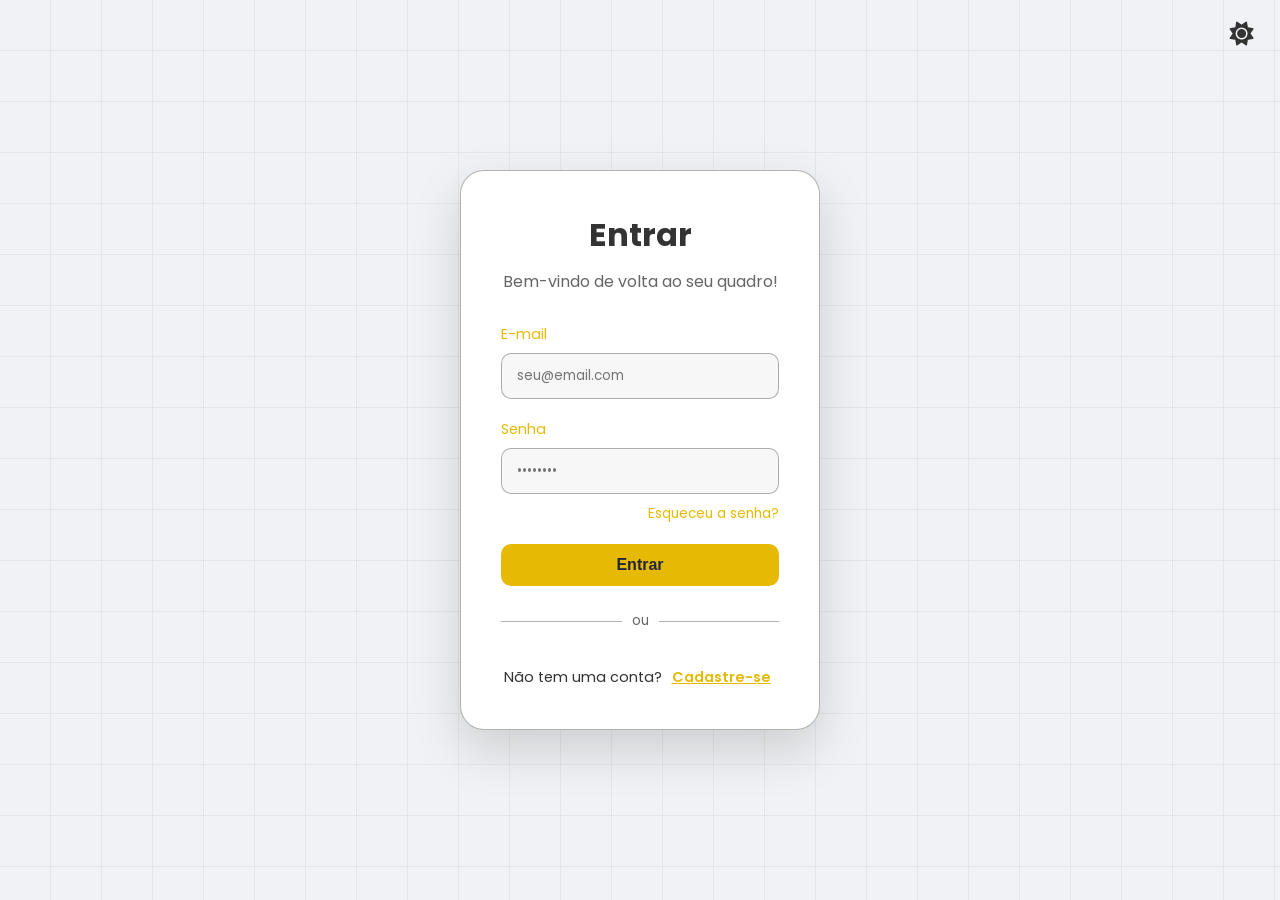
==== account.html @ c72d3667 "Preferência de cor padrão de colunas implementada" ====
<!DOCTYPE html>
<html lang="pt-BR">
<head>
    <meta charset="UTF-8">
    <meta name="viewport" content="width=device-width, initial-scale=1.0">
    <title>Minha Conta - Kanban Board</title>
    <link rel="stylesheet" href="https://cdnjs.cloudflare.com/ajax/libs/font-awesome/6.4.0/css/all.min.css">
    <link rel="stylesheet" href="css/global.css">
    <link rel="stylesheet" href="css/account.css">
</head>
<body>

    <div class="account-container">
        <header class="account-header">
            <a href="kanban.html" class="back-btn"><i class="fas fa-arrow-left"></i> Voltar ao Quadro</a>
            <h1>Configurações da Conta</h1>
        </header>

        <!-- Perfil e Email -->
        <section class="settings-card">
            <h2><i class="fas fa-user"></i> Perfil</h2>
            <div class="info-group">
                <label>Email atual</label>
                <p class="current-email" id="user-email-display">carregando@email.com</p>
            </div>
            <div class="input-group">
                <label>Novo Email</label>
                <div class="action-row">
                    <input type="email" id="new-email-input" placeholder="Digite o novo email">
                    <button id="btn-update-email" class="btn-primary">Atualizar Email</button>
                </div>
            </div>
        </section>

        <!-- Segurança (Senha) -->
        <section class="settings-card">
            <h2><i class="fas fa-lock"></i> Segurança</h2>
            <div class="input-group">
                <label>Nova Senha</label>
                <div class="action-row">
                    <input type="password" id="new-password-input" placeholder="Digite a nova senha">
                    <button id="btn-update-password" class="btn-primary">Alterar Senha</button>
                </div>
            </div>
        </section>

        <!-- Contas Vinculadas -->
        <section class="settings-card">
            <h2><i class="fas fa-link"></i> Contas Vinculadas</h2>
            <div class="linked-account-item">
                <div class="account-info">
                    <i class="fab fa-google"></i>
                    <span>Google</span>
                </div>
                <div id="google-status-container">
                    <button id="btn-unlink-google" class="btn-secondary" style="display: none;">Desvincular</button>
                    <div id="btn-link-google-wrapper" style="display: none;"></div>
                </div>
            </div>
        </section>

        <!-- Preferências -->
        <section class="settings-card">
            <h2><i class="fas fa-sliders-h"></i> Central de Preferências</h2>
            
            <div class="preference-item">
                <span>Modo Escuro</span>
                <label class="switch">
                    <input type="checkbox" id="pref-theme">
                    <span class="slider"></span>
                </label>
            </div>

            <div class="preference-item">
                <span>(Em desenvolvimento) Exigir confirmação ao excluir colunas</span>
                <label class="switch">
                    <input type="checkbox" id="pref-confirm">
                    <span class="slider"></span>
                </label>
            </div>

            <div class="preference-item">
                <span>(Em desenvolvimento) Efeitos Sonoros</span>
                <label class="switch">
                    <input type="checkbox" id="pref-sound">
                    <span class="slider"></span>
                </label>
            </div>

            <div class="preference-item">
                <span>(Em desenvolvimento) Visão Compacta</span>
                <label class="switch">
                    <input type="checkbox" id="pref-compact">
                    <span class="slider"></span>
                </label>
            </div>

            <div class="preference-item">
                <span>(Em desenvolvimento) Posição de novos cards</span>
                <select id="pref-card-pos" class="pref-input">
                    <option value="bottom">No Fundo</option>
                    <option value="top">No Topo</option>
                </select>
            </div>

            <div class="preference-item">
                <span>Cor padrão de novas colunas</span>
                <input type="color" id="pref-color" class="pref-input pref-color-picker">
            </div>
        </section>

        <!-- Estatísticas de Uso -->
        <section class="settings-card">
            <h2><i class="fas fa-chart-bar"></i> Estatísticas de Uso</h2>
            <div class="stats-grid">
                <div class="stat-box">
                    <h3 id="stats-date" style="font-size: 1.3em; line-height: 2.4em;">--/--/----</h3>
                    <p>Membro Desde</p>
                </div>
                <div class="stat-box">
                    <h3 id="stats-columns">0</h3>
                    <p>Colunas Criadas</p>
                </div>
                <div class="stat-box">
                    <h3 id="stats-cards">0</h3>
                    <p>Cards Criados</p>
                </div>
            </div>
        </section>

        <!-- Exportação de Dados -->
        <section class="settings-card">
            <h2><i class="fas fa-file-export"></i> Exportar Dados</h2>
            <p class="section-description">Faça o download de um backup em formato JSON contendo todas as suas colunas e cards salvos.</p>
            <button id="btn-export-data" class="btn-secondary"><i class="fas fa-download"></i> Exportar JSON</button>
        </section>

        <!-- Exclusão de Conta -->
        <section class="settings-card danger-zone">
            <h2><i class="fas fa-exclamation-triangle"></i> Excluir Conta</h2>
            <p class="section-description">Esta é uma ação irreversível. Todos os seus dados serão apagados permanentemente e não poderão ser recuperados.</p>
            <button id="btn-delete-account" class="btn-danger"><i class="fas fa-trash"></i> Excluir conta permanentemente</button>
        </section>
    </div>
</body>
<script type="module" src="scripts/pages/account.js"></script>
<script src="https://accounts.google.com/gsi/client" async defer></script>
</html>
---- css/global.css ----
@import url('https://fonts.googleapis.com/css2?family=Poppins:wght@400;600&display=swap');

:root {
    --bg-color: #222438;
    --text-color: #d6d6d6;
    --grid-color: rgba(255, 255, 255, 0.06);
    --border-color: rgba(255, 255, 255, 0.1);
    --primary-color: #e6b905;
    --primary-hover: #ffcc00;
    --danger-color: #ec5f5b;
    --danger-hover: #d45552;
    --input-bg: rgba(0, 0, 0, 0.2);
    --card-bg: rgba(34, 36, 56, 0.95);
    --shadow-color: rgba(0, 0, 0, 0.3);
}

body.light-mode {
    --bg-color: #f0f2f5;
    --text-color: #333;
    --grid-color: rgba(0, 0, 0, 0.05);
    --border-color: rgba(0, 0, 0, 0.15);
    --primary-color: #e6b905;
    --primary-hover: #ffcc00;
    --danger-color: #ec5f5b;
    --danger-hover: #d45552;
    --input-bg: rgba(0, 0, 0, 0.03);
    --card-bg: #ffffff;
    --shadow-color: rgba(0, 0, 0, 0.08);
}

body {
    margin: 0;
    font-family: 'Poppins', sans-serif;
    background-color: var(--bg-color);
    color: var(--text-color);
    box-sizing: border-box;
}

/* --- Switch Customizado --- */
.switch { position: relative; display: inline-block; width: 40px; height: 20px; }
.switch input { opacity: 0; width: 0; height: 0; }
.slider { position: absolute; cursor: pointer; top: 0; left: 0; right: 0; bottom: 0; background-color: #555; transition: .4s; border-radius: 20px; }
.slider:before { position: absolute; content: ""; height: 14px; width: 14px; left: 3px; bottom: 3px; background-color: white; transition: .4s; border-radius: 50%; }
input:checked + .slider { background-color: var(--primary-color); }
input:checked + .slider:before { transform: translateX(20px); }

/* --- Modais Customizados Globais --- */
.modal-overlay {
    position: fixed;
    top: 0;
    left: 0;
    width: 100vw;
    height: 100dvh;
    background: rgba(0, 0, 0, 0.7);
    backdrop-filter: blur(2px);
    z-index: 999;
    animation: fadeIn 0.2s ease;
}

.custom-modal {
    position: fixed;
    top: 50%;
    left: 50%;
    transform: translate(-50%, -50%);
    z-index: 1001;
    background: var(--card-bg);
    border-radius: 15px;
    padding: 30px;
    text-align: center;
    box-shadow: 0 10px 40px rgba(0, 0, 0, 0.8);
    border: 1px solid var(--border-color);
    color: var(--text-color);
    width: 90%;
    max-width: 400px;
    animation: popIn 0.3s cubic-bezier(0.175, 0.885, 0.32, 1.275);
}

.custom-modal h3 { margin: 0 0 15px 0; color: var(--primary-color); font-size: 1.5em; }
.custom-modal.danger h3 { color: var(--danger-color); }
.custom-modal p { font-size: 0.95em; opacity: 0.8; margin-bottom: 25px; }

.modal-input {
    width: 100%;
    margin-bottom: 25px;
    box-sizing: border-box;
    text-align: center;
    padding: 12px 15px;
    border-radius: 8px;
    border: 1px solid var(--border-color);
    background-color: var(--input-bg);
    color: var(--text-color);
    font-family: 'Poppins', sans-serif;
    outline: none;
}

.modal-input:focus { border-color: var(--primary-color); }

.modal-buttons { display: flex; gap: 15px; justify-content: center; }

.btn-primary { background-color: var(--primary-color); color: #222438; border: none; padding: 10px 20px; border-radius: 8px; cursor: pointer; font-weight: bold; }
.btn-primary:hover { background-color: var(--primary-hover); }

.btn-secondary { background-color: transparent; color: var(--text-color); border: 1px solid var(--border-color); padding: 10px 20px; border-radius: 8px; cursor: pointer; font-weight: bold; }
.btn-secondary:hover { background-color: rgba(255,255,255,0.1); }

.btn-danger { background-color: var(--danger-color); color: #fff; border: none; padding: 10px 20px; border-radius: 8px; cursor: pointer; font-weight: bold; }
.btn-danger:hover { background-color: var(--danger-hover); }

@keyframes fadeIn { from { opacity: 0; } to { opacity: 1; } }
@keyframes popIn { 
    from { transform: translate(-50%, -50%) scale(0.8); opacity: 0; } 
    to { transform: translate(-50%, -50%) scale(1); opacity: 1; } 
}
---- css/account.css ----
@import url('https://fonts.googleapis.com/css2?family=Poppins:wght@400;600&display=swap');

:root {
    --bg-color: #222438;
    --text-color: #d6d6d6;
    --card-bg: rgba(34, 36, 56, 0.95);
    --border-color: rgba(255, 255, 255, 0.1);
    --input-bg: rgba(0, 0, 0, 0.2);
    --primary-color: #e6b905;
    --primary-hover: #ffcc00;
    --danger-color: #ec5f5b;
    --danger-hover: #d45552;
    --secondary-bg: rgba(255, 255, 255, 0.05);
    --shadow: 0 10px 30px rgba(0, 0, 0, 0.3);
}

body.light-mode {
    --bg-color: #e4e7ec;
    --text-color: #333;
    --card-bg: #ffffff;
    --border-color: rgba(0, 0, 0, 0.15);
    --input-bg: rgba(0, 0, 0, 0.03);
    --secondary-bg: rgba(0, 0, 0, 0.03);
    --shadow: 0 10px 30px rgba(0, 0, 0, 0.08);
}

body {
    margin: 0;
    font-family: 'Poppins', sans-serif;
    background-color: var(--bg-color);
    color: var(--text-color);
    display: flex;
    justify-content: center;
    padding: 40px 20px;
    min-height: 100vh;
    min-height: 100dvh;
    box-sizing: border-box;
}

.account-container {
    width: 100%;
    max-width: 800px;
}

/* Header */
.account-header {
    margin-bottom: 40px;
}

.back-btn {
    color: var(--primary-color);
    text-decoration: none;
    font-weight: 600;
    display: inline-flex;
    align-items: center;
    gap: 8px;
    margin-bottom: 15px;
    transition: color 0.2s;
}

.back-btn:hover { color: var(--primary-hover); }
.back-btn i { transition: transform 0.2s ease; }
.back-btn:hover i { transform: translateX(-4px); } /* A seta desliza para a esquerda ao passar o mouse */

.account-header h1 {
    margin: 0;
    font-size: 2.2em;
}

/* Cards de Seção */
.settings-card {
    background-color: var(--card-bg);
    border: 1px solid var(--border-color);
    border-radius: 15px;
    padding: 30px;
    margin-bottom: 25px;
    box-shadow: var(--shadow);
}

.settings-card h2 {
    margin: 0 0 20px 0;
    font-size: 1.3em;
    display: flex;
    align-items: center;
    gap: 10px;
    color: var(--primary-color);
}

.section-description {
    font-size: 0.9em;
    opacity: 0.8;
    margin-bottom: 20px;
}

/* Textos e Inputs */
.info-group { margin-bottom: 25px; }
.info-group label, .input-group label {
    display: block;
    font-size: 0.85em;
    opacity: 0.7;
    margin-bottom: 5px;
}
.current-email {
    font-size: 1.1em;
    font-weight: 600;
    margin: 0;
}

.action-row {
    display: flex;
    gap: 15px;
    align-items: center;
}

input {
    flex: 1;
    padding: 12px 15px;
    border-radius: 8px;
    border: 1px solid var(--border-color);
    background-color: var(--input-bg);
    color: var(--text-color);
    font-family: 'Poppins', sans-serif;
    outline: none;
    transition: border-color 0.2s;
}

input:focus { border-color: var(--primary-color); }

/* Botões */
button {
    padding: 12px 20px;
    border-radius: 8px;
    border: none;
    font-family: 'Poppins', sans-serif;
    font-weight: 600;
    cursor: pointer;
    transition: background-color 0.2s; /* Removido o transform para focar apenas na cor */
    display: flex;
    align-items: center;
    gap: 8px;
}

.btn-primary { background-color: var(--primary-color); color: #222438; }
.btn-primary:hover { background-color: var(--primary-hover); }

.btn-secondary { background-color: var(--secondary-bg); color: var(--text-color); border: 1px solid var(--border-color); }
.btn-secondary:hover { background-color: var(--input-bg); }

.btn-danger { background-color: var(--danger-color); color: #fff; }
.btn-danger:hover { background-color: var(--danger-hover); }

/* Danger Zone Especifico */
.danger-zone { border: 1px solid var(--danger-color); }
.danger-zone h2 { color: var(--danger-color); }

/* Elementos Especiais (Lista, Switch e Grid) */
.linked-account-item, .preference-item {
    display: flex;
    justify-content: space-between;
    align-items: center;
    padding: 15px;
    background-color: var(--secondary-bg);
    border-radius: 10px;
    margin-bottom: 10px;
    gap: 15px; /* Garante que os controles e textos não se misturem */
}
.account-info { display: flex; align-items: center; gap: 15px; font-size: 1.2em; font-weight: 600; }

.stats-grid {
    display: grid;
    grid-template-columns: repeat(auto-fit, minmax(150px, 1fr));
    gap: 15px;
}
.stat-box {
    background-color: var(--secondary-bg);
    padding: 20px;
    border-radius: 10px;
    text-align: center;
    border: 1px solid var(--border-color);
}
.stat-box h3 { margin: 0; font-size: 2em; color: var(--primary-color); }
.stat-box p { margin: 5px 0 0 0; font-size: 0.85em; opacity: 0.8; }

.coming-soon-text {
    text-align: center;
    margin-top: 20px;
    font-size: 0.85em;
    opacity: 0.5;
    font-style: italic;
}

/* --- Modais Customizados --- */
.modal-overlay {
    position: fixed;
    top: 0;
    left: 0;
    width: 100vw;
    height: 100dvh;
    background: rgba(0, 0, 0, 0.7);
    backdrop-filter: blur(2px);
    z-index: 999;
    animation: fadeIn 0.2s ease;
}

.custom-modal {
    position: fixed;
    top: 50%;
    left: 50%;
    transform: translate(-50%, -50%);
    z-index: 1001;
    background: var(--card-bg);
    border-radius: 15px;
    padding: 30px;
    text-align: center;
    box-shadow: 0 10px 40px rgba(0, 0, 0, 0.8);
    border: 1px solid var(--border-color);
    color: var(--text-color);
    width: 90%;
    max-width: 400px;
    animation: popIn 0.3s cubic-bezier(0.175, 0.885, 0.32, 1.275);
}

.custom-modal h3 { margin: 0 0 15px 0; color: var(--primary-color); font-size: 1.5em; }
.custom-modal.danger h3 { color: var(--danger-color); }
.custom-modal p { font-size: 0.95em; opacity: 0.8; margin-bottom: 25px; }

.modal-input {
    width: 100%;
    margin-bottom: 25px;
    box-sizing: border-box;
    text-align: center;
}

.modal-buttons { display: flex; gap: 15px; justify-content: center; }

/* Estilos extras para Preferências */
.pref-input {
    background-color: var(--input-bg);
    color: var(--text-color);
    border: 1px solid var(--border-color);
    padding: 8px 12px;
    border-radius: 8px;
    font-family: 'Poppins', sans-serif;
    outline: none;
    cursor: pointer;
    flex-shrink: 0; /* Impede o input de amassar no mobile */
}

.pref-input:focus {
    border-color: var(--primary-color);
}

.pref-color-picker {
    -webkit-appearance: none;
    appearance: none;
    padding: 0;
    height: 38px;
    width: 60px;
    background-color: transparent;
    border: 2px solid var(--border-color);
    border-radius: 8px;
    cursor: pointer;
    flex-shrink: 0; /* Garante que aparecerá e não vai espremer no celular */
    transition: border-color 0.2s;
}

.pref-color-picker:hover {
    border-color: var(--primary-color);
}

.pref-color-picker::-webkit-color-swatch-wrapper {
    padding: 2px;
}

.pref-color-picker::-webkit-color-swatch {
    border: none;
    border-radius: 4px;
}

.pref-color-picker::-moz-color-swatch {
    border: none;
    border-radius: 4px;
}

@keyframes fadeIn { from { opacity: 0; } to { opacity: 1; } }
@keyframes popIn { 
    from { transform: translate(-50%, -50%) scale(0.8); opacity: 0; } 
    to { transform: translate(-50%, -50%) scale(1); opacity: 1; } 
}

/* Responsividade (Mobile) */
@media (max-width: 600px) {
    .action-row { flex-direction: column; align-items: stretch; }
    .btn-secondary, .btn-primary, .btn-danger { justify-content: center; }
    .settings-card { padding: 20px; }
    .account-header h1 { font-size: 1.8em; }
    .linked-account-item { flex-direction: column; gap: 15px; align-items: stretch; text-align: center; }
    .account-info { justify-content: center; }
}

/* Utilização do Switch já criado anteriormente */
.switch { position: relative; display: inline-block; width: 40px; height: 20px; flex-shrink: 0; }
.switch input { opacity: 0; width: 0; height: 0; }
.slider { position: absolute; cursor: pointer; top: 0; left: 0; right: 0; bottom: 0; background-color: #555; transition: .4s; border-radius: 20px; }
.slider:before { position: absolute; content: ""; height: 14px; width: 14px; left: 3px; bottom: 3px; background-color: white; transition: .4s; border-radius: 50%; }
input:checked + .slider { background-color: var(--primary-color); }
input:checked + .slider:before { transform: translateX(20px); }
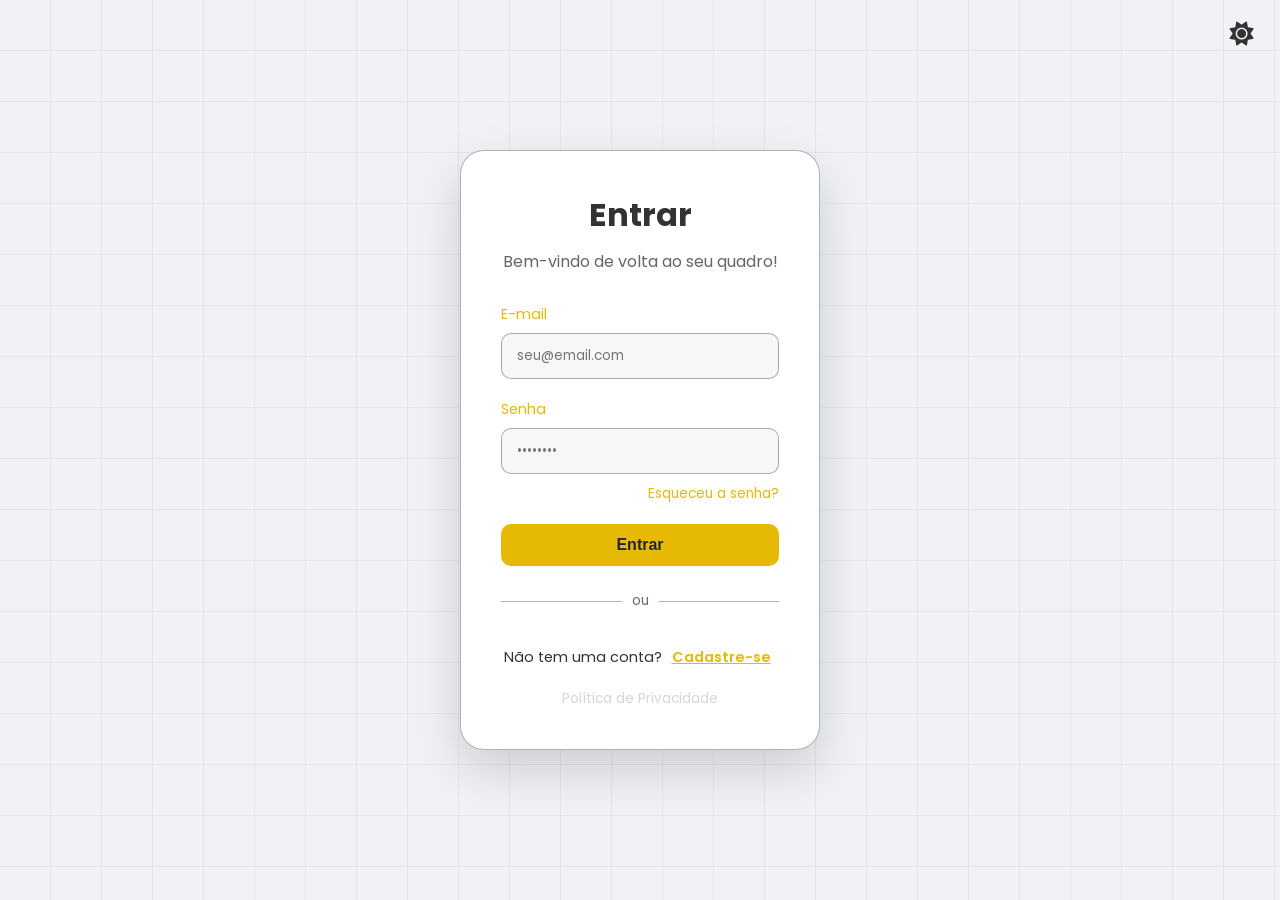
==== commit d277b2cf: "Página de Política de Privacidade" ====
--- a/account.html
+++ b/account.html
@@ -72,7 +72,7 @@
             </div>
 
             <div class="preference-item">
-                <span>(Em desenvolvimento) Exigir confirmação ao excluir colunas</span>
+                <span>Exigir confirmação ao excluir colunas</span>
                 <label class="switch">
                     <input type="checkbox" id="pref-confirm">
                     <span class="slider"></span>
@@ -80,7 +80,7 @@
             </div>
 
             <div class="preference-item">
-                <span>(Em desenvolvimento) Efeitos Sonoros</span>
+                <span>Efeitos Sonoros</span>
                 <label class="switch">
                     <input type="checkbox" id="pref-sound">
                     <span class="slider"></span>
@@ -88,7 +88,7 @@
             </div>
 
             <div class="preference-item">
-                <span>(Em desenvolvimento) Visão Compacta</span>
+                <span>Visão Compacta</span>
                 <label class="switch">
                     <input type="checkbox" id="pref-compact">
                     <span class="slider"></span>
@@ -96,7 +96,7 @@
             </div>
 
             <div class="preference-item">
-                <span>(Em desenvolvimento) Posição de novos cards</span>
+                <span>Posição de novos cards</span>
                 <select id="pref-card-pos" class="pref-input">
                     <option value="bottom">No Fundo</option>
                     <option value="top">No Topo</option>
@@ -141,6 +141,11 @@
             <p class="section-description">Esta é uma ação irreversível. Todos os seus dados serão apagados permanentemente e não poderão ser recuperados.</p>
             <button id="btn-delete-account" class="btn-danger"><i class="fas fa-trash"></i> Excluir conta permanentemente</button>
         </section>
+
+        <!-- Footer com Links Úteis -->
+        <footer class="account-footer">
+            <a href="privacy-policy.html" class="footer-link">Política de Privacidade</a>
+        </footer>
     </div>
 </body>
 <script type="module" src="scripts/pages/account.js"></script>
--- a/css/account.css
+++ b/css/account.css
@@ -288,6 +288,58 @@
     to { transform: translate(-50%, -50%) scale(1); opacity: 1; } 
 }
 
+/* --- Modo Compacto --- */
+body.compact-mode {
+    padding: 20px 15px;
+}
+
+body.compact-mode .account-container {
+    max-width: 700px;
+}
+
+body.compact-mode .account-header {
+    margin-bottom: 25px;
+}
+
+body.compact-mode .account-header h1 {
+    font-size: 1.8em;
+}
+
+body.compact-mode .settings-card {
+    padding: 20px;
+    margin-bottom: 18px;
+    border-radius: 12px;
+}
+
+body.compact-mode .settings-card h2 {
+    font-size: 1.1em;
+    margin-bottom: 15px;
+}
+
+body.compact-mode .preference-item {
+    padding: 10px 0;
+}
+
+body.compact-mode .input-group {
+    margin-bottom: 18px;
+}
+
+body.compact-mode .action-row {
+    gap: 8px;
+}
+
+body.compact-mode .btn-primary, 
+body.compact-mode .btn-secondary,
+body.compact-mode .btn-danger {
+    padding: 8px 12px;
+    font-size: 0.9em;
+}
+
+body.compact-mode .pref-input {
+    padding: 8px 10px;
+    font-size: 0.9em;
+}
+
 /* Responsividade (Mobile) */
 @media (max-width: 600px) {
     .action-row { flex-direction: column; align-items: stretch; }
@@ -304,4 +356,38 @@
 .slider { position: absolute; cursor: pointer; top: 0; left: 0; right: 0; bottom: 0; background-color: #555; transition: .4s; border-radius: 20px; }
 .slider:before { position: absolute; content: ""; height: 14px; width: 14px; left: 3px; bottom: 3px; background-color: white; transition: .4s; border-radius: 50%; }
 input:checked + .slider { background-color: var(--primary-color); }
-input:checked + .slider:before { transform: translateX(20px); }+input:checked + .slider:before { transform: translateX(20px); }
+
+/* Footer com Links */
+.account-footer {
+    display: flex;
+    justify-content: center;
+    gap: 20px;
+    margin-top: 50px;
+    padding-top: 30px;
+    border-top: 1px solid var(--border-color);
+    flex-wrap: wrap;
+}
+
+.footer-link {
+    color: var(--text-color);
+    text-decoration: none;
+    font-size: 0.9em;
+    opacity: 0.8;
+    transition: color 0.2s, opacity 0.2s;
+}
+
+.footer-link:hover {
+    color: var(--primary-color);
+    opacity: 1;
+}
+
+body.compact-mode .account-footer {
+    margin-top: 30px;
+    padding-top: 20px;
+    gap: 15px;
+}
+
+body.compact-mode .footer-link {
+    font-size: 0.85em;
+}
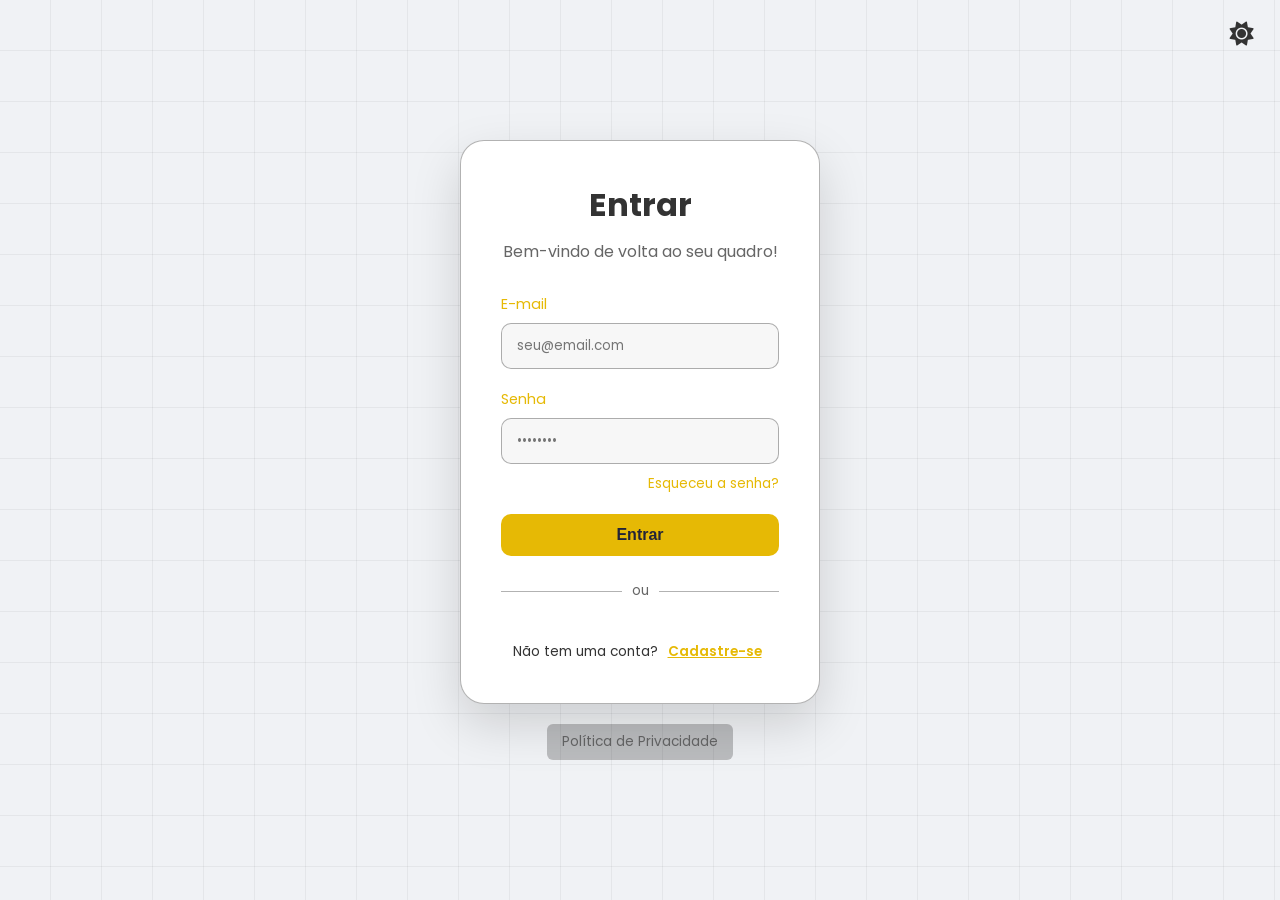
==== commit 01c18e6e: "Ajustes de estilização avulsos" ====
--- a/account.html
+++ b/account.html
@@ -95,15 +95,15 @@
                 </label>
             </div>
 
-            <div class="preference-item">
+            <div class="preference-item preference-select">
                 <span>Posição de novos cards</span>
-                <select id="pref-card-pos" class="pref-input">
+                <select id="pref-card-pos" class="pref-input pref-select">
                     <option value="bottom">No Fundo</option>
                     <option value="top">No Topo</option>
                 </select>
             </div>
 
-            <div class="preference-item">
+            <div class="preference-item preference-color">
                 <span>Cor padrão de novas colunas</span>
                 <input type="color" id="pref-color" class="pref-input pref-color-picker">
             </div>
@@ -112,18 +112,19 @@
         <!-- Estatísticas de Uso -->
         <section class="settings-card">
             <h2><i class="fas fa-chart-bar"></i> Estatísticas de Uso</h2>
+            <p class="section-description" style="margin-bottom: 20px;">Visão geral de sua atividade na plataforma.</p>
             <div class="stats-grid">
                 <div class="stat-box">
+                    <p>Membro Desde</p>
                     <h3 id="stats-date" style="font-size: 1.3em; line-height: 2.4em;">--/--/----</h3>
-                    <p>Membro Desde</p>
                 </div>
                 <div class="stat-box">
+                    <p>Colunas Criadas</p>
                     <h3 id="stats-columns">0</h3>
-                    <p>Colunas Criadas</p>
                 </div>
                 <div class="stat-box">
+                    <p>Cards Criados</p>
                     <h3 id="stats-cards">0</h3>
-                    <p>Cards Criados</p>
                 </div>
             </div>
         </section>
--- a/css/account.css
+++ b/css/account.css
@@ -250,22 +250,41 @@
     border-color: var(--primary-color);
 }
 
+/* Select com melhor estilização */
+.pref-select {
+    padding: 10px 12px;
+    min-width: 120px;
+    appearance: none;
+    background-image: url("data:image/svg+xml;charset=UTF-8,%3csvg xmlns='http://www.w3.org/2000/svg' viewBox='0 0 24 24' fill='none' stroke='%23e6b905' stroke-width='2' stroke-linecap='round' stroke-linejoin='round'%3e%3cpolyline points='6 9 12 15 18 9'%3e%3c/polyline%3e%3c/svg%3e");
+    background-repeat: no-repeat;
+    background-position: right 8px center;
+    background-size: 18px;
+    padding-right: 32px;
+}
+
+/* Color Picker - Circular com tamanho definido */
 .pref-color-picker {
     -webkit-appearance: none;
     appearance: none;
     padding: 0;
-    height: 38px;
-    width: 60px;
+    height: 44px;
+    width: 44px;
     background-color: transparent;
     border: 2px solid var(--border-color);
-    border-radius: 8px;
+    border-radius: 50%;
     cursor: pointer;
-    flex-shrink: 0; /* Garante que aparecerá e não vai espremer no celular */
-    transition: border-color 0.2s;
+    flex-shrink: 0;
+    transition: border-color 0.2s, transform 0.2s;
 }
 
 .pref-color-picker:hover {
     border-color: var(--primary-color);
+    transform: scale(1.08);
+}
+
+.pref-color-picker:focus {
+    border-color: var(--primary-color);
+    outline: none;
 }
 
 .pref-color-picker::-webkit-color-swatch-wrapper {
@@ -274,12 +293,44 @@
 
 .pref-color-picker::-webkit-color-swatch {
     border: none;
-    border-radius: 4px;
+    border-radius: 50%;
 }
 
 .pref-color-picker::-moz-color-swatch {
     border: none;
-    border-radius: 4px;
+    border-radius: 50%;
+}
+
+/* Preferências com select e color picker - melhor espaçamento */
+.preference-select,
+.preference-color {
+    flex-wrap: wrap;
+    gap: 12px;
+}
+
+.preference-select span,
+.preference-color span {
+    width: 100%;
+    flex-basis: 100%;
+    text-align: left;
+}
+
+.preference-select .pref-input,
+.preference-color .pref-input {
+    margin-top: -5px;
+    flex-shrink: 0;
+}
+
+/* Estatísticas - Ajusta ordem visual (label antes de valor) */
+.stat-box {
+    display: flex;
+    flex-direction: column-reverse;
+    text-align: center;
+}
+
+.stat-box p {
+    order: -1;
+    margin-bottom: 10px;
 }
 
 @keyframes fadeIn { from { opacity: 0; } to { opacity: 1; } }
@@ -338,6 +389,16 @@
 body.compact-mode .pref-input {
     padding: 8px 10px;
     font-size: 0.9em;
+}
+
+body.compact-mode .pref-select {
+    min-width: 100px;
+    padding: 8px 10px;
+}
+
+body.compact-mode .pref-color-picker {
+    height: 38px;
+    width: 38px;
 }
 
 /* Responsividade (Mobile) */
@@ -348,6 +409,40 @@
     .account-header h1 { font-size: 1.8em; }
     .linked-account-item { flex-direction: column; gap: 15px; align-items: stretch; text-align: center; }
     .account-info { justify-content: center; }
+
+    .preference-item {
+        flex-direction: column;
+        gap: 10px;
+    }
+
+    .preference-select span,
+    .preference-color span {
+        text-align: left;
+    }
+
+    .preference-select .pref-input,
+    .preference-color .pref-input {
+        width: 100%;
+        margin-top: 5px;
+    }
+
+    .pref-select {
+        width: 100%;
+        min-width: unset;
+    }
+
+    .pref-color-picker {
+        height: 40px;
+        width: 40px;
+    }
+
+    .stat-box {
+        padding: 15px;
+    }
+
+    .stat-box h3 {
+        font-size: 1.5em;
+    }
 }
 
 /* Utilização do Switch já criado anteriormente */
